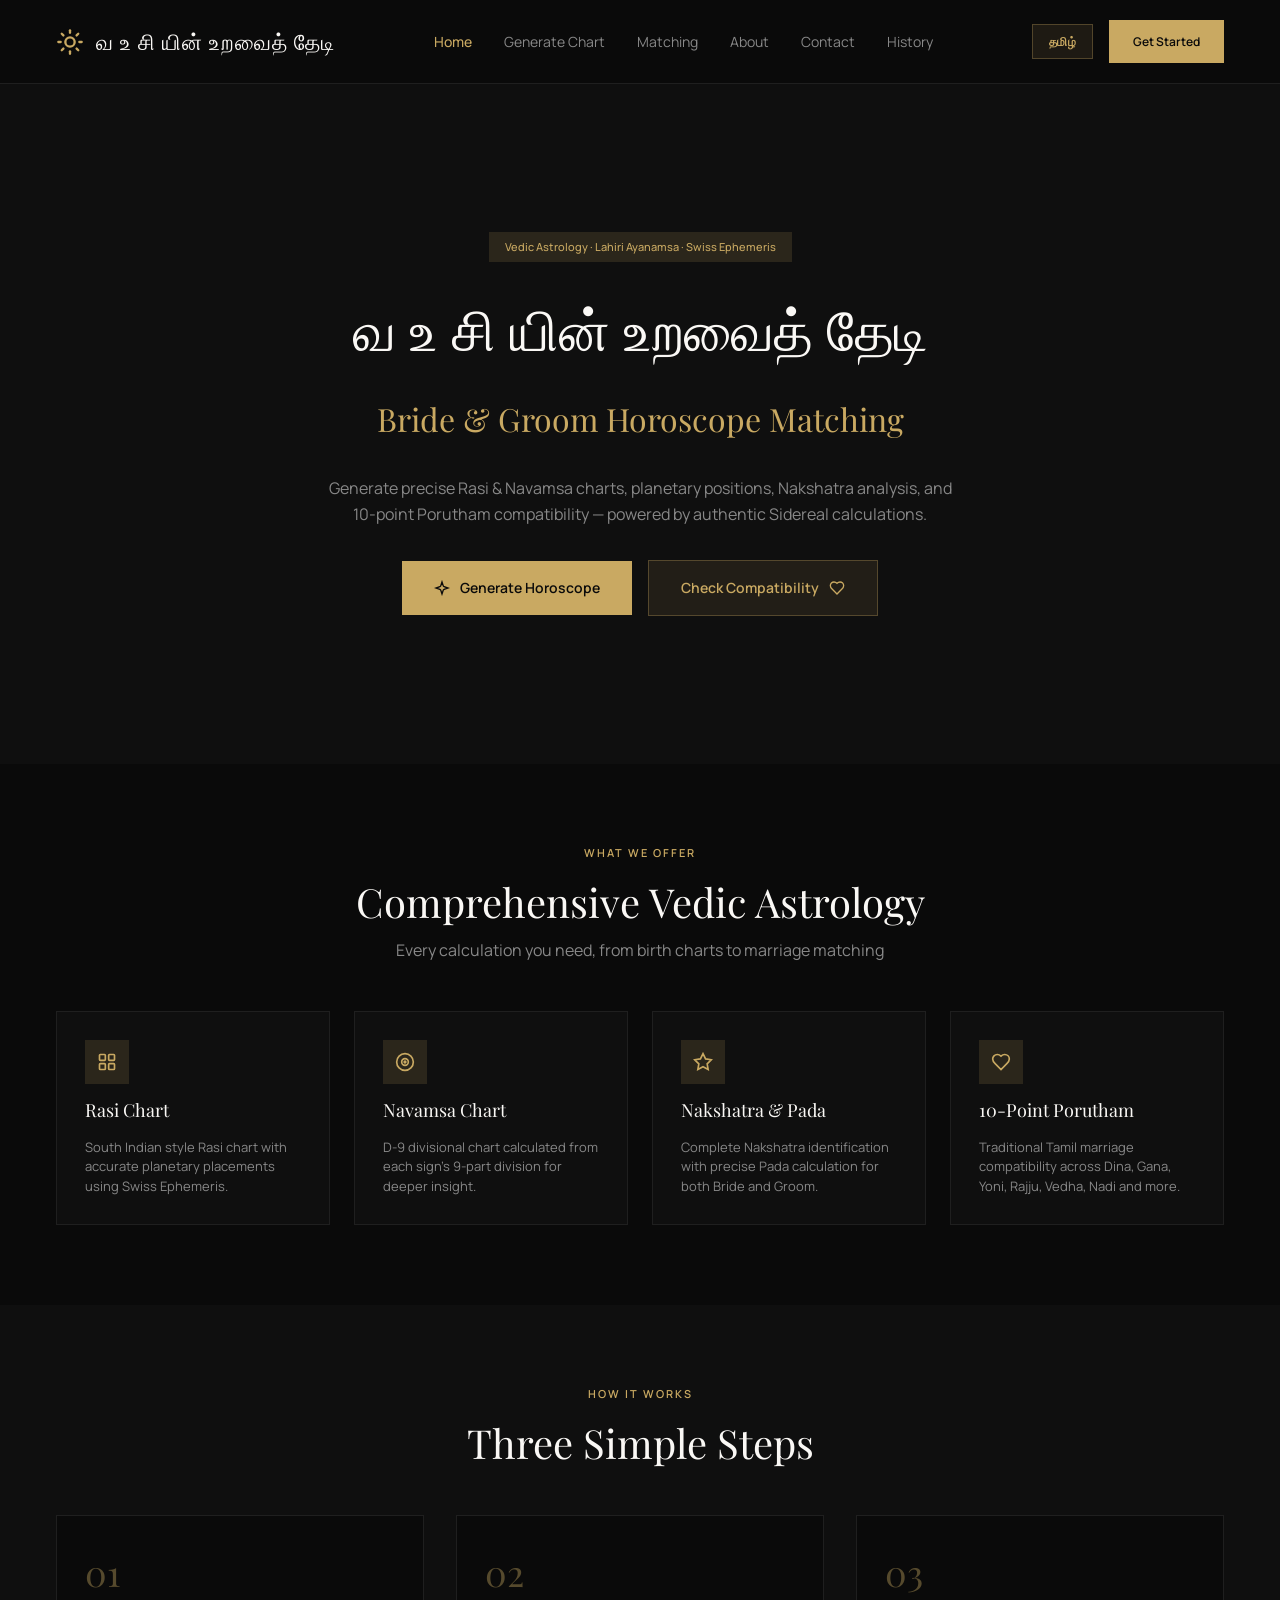
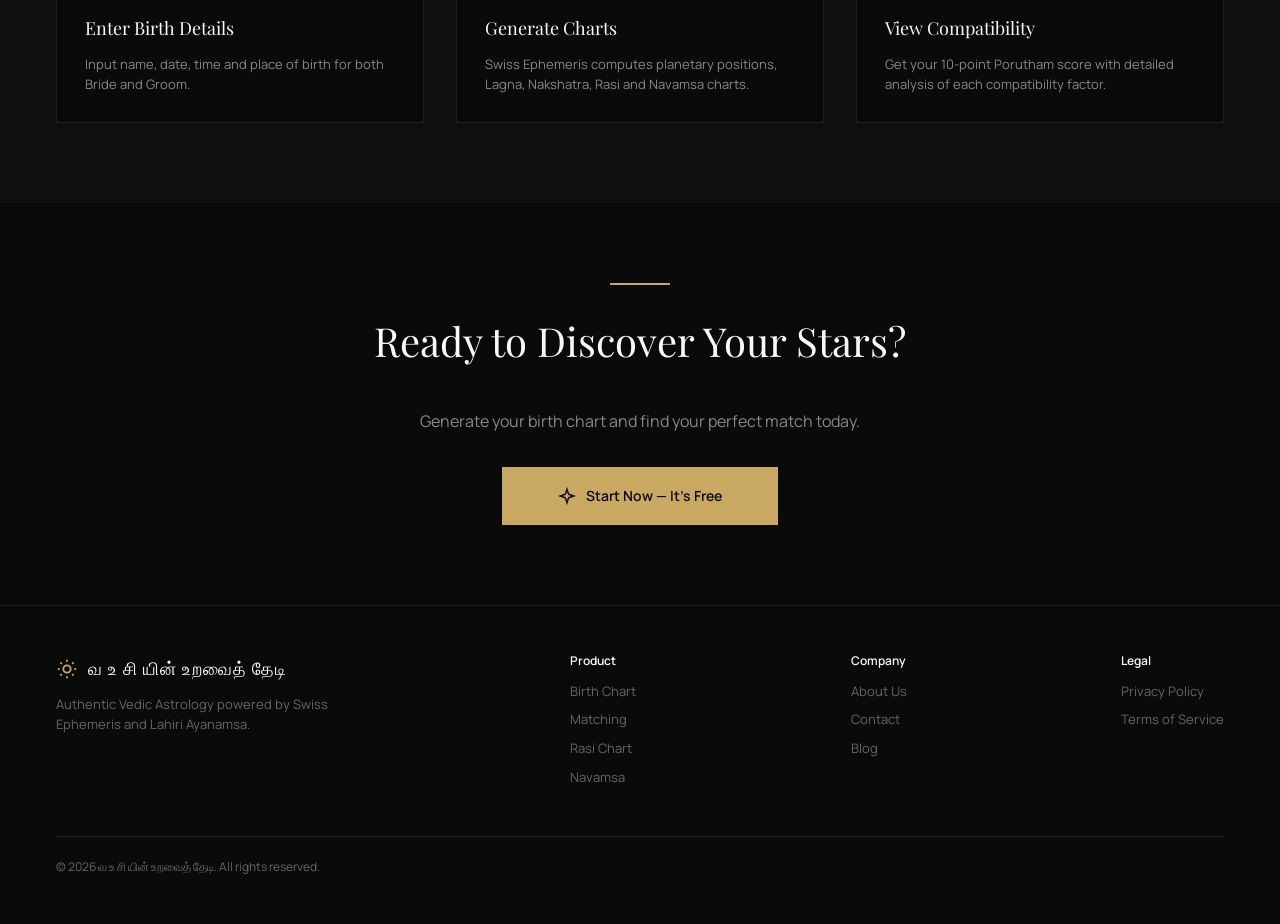
==== frontend/index.html @ 081a57b0 "code" ====
<!DOCTYPE html>
<html lang="en">
<head>
    <meta charset="UTF-8">
    <meta name="viewport" content="width=device-width, initial-scale=1.0">
    <meta name="description" content="வ உ சி யின் உறவைத் தேடி — Generate Rasi, Navamsa charts and 10-point Porutham matching using Lahiri Ayanamsa and Swiss Ephemeris.">
    <title>வ உ சி யின் உறவைத் தேடி — Vedic Astrology Birth Chart Generator</title>
    <link rel="stylesheet" href="css/style.css">
    <link rel="icon" href="data:image/svg+xml,<svg xmlns='http://www.w3.org/2000/svg' viewBox='0 0 100 100'><text y='.9em' font-size='90'>✦</text></svg>">
</head>
<body>

<!-- Navbar -->
<nav class="navbar" id="navbar">
    <a href="index.html" class="navbar__logo">
        <svg class="navbar__logo-icon" xmlns="http://www.w3.org/2000/svg" width="28" height="28" viewBox="0 0 24 24" fill="none" stroke="currentColor" stroke-width="2" stroke-linecap="round" stroke-linejoin="round"><circle cx="12" cy="12" r="4"/><path d="M12 2v2"/><path d="M12 20v2"/><path d="m4.93 4.93 1.41 1.41"/><path d="m17.66 17.66 1.41 1.41"/><path d="M2 12h2"/><path d="M20 12h2"/><path d="m6.34 17.66-1.41 1.41"/><path d="m19.07 4.93-1.41 1.41"/></svg>
        <span class="navbar__logo-text">வ உ சி யின் உறவைத் தேடி</span>
    </a>
    <ul class="navbar__links" id="navLinks">
        <li><a href="index.html" class="navbar__link navbar__link--active" data-i18n="nav_home">Home</a></li>
        <li><a href="form.html" class="navbar__link" data-i18n="nav_generate">Generate Chart</a></li>
        <li><a href="form.html#matching" class="navbar__link" data-i18n="nav_matching">Matching</a></li>
        <li><a href="#about" class="navbar__link" data-i18n="nav_about">About</a></li>
        <li><a href="#contact" class="navbar__link" data-i18n="nav_contact">Contact</a></li>
        <li><a href="history.html" class="navbar__link" data-i18n="nav_history">History</a></li>
    </ul>
    <div class="navbar__right">
        <button class="lang-toggle" id="langToggle" onclick="toggleLanguage()">தமிழ்</button>
        <a href="form.html" class="navbar__cta" data-i18n="nav_get_started">Get Started</a>
    </div>
    <button class="navbar__hamburger" id="hamburger" onclick="document.getElementById('navLinks').classList.toggle('active')">
        <span></span><span></span><span></span>
    </button>
</nav>

<!-- Hero Section -->
<section class="hero" id="hero">
    <div class="hero__bg" style="background-image: url('https://images.unsplash.com/photo-1534447677768-be436bb09401?w=1920&q=80'); opacity: 0.25;"></div>
    <div class="hero__overlay"></div>
    <div class="hero__content">
        <span class="hero__badge" data-i18n="hero_badge">
            Vedic Astrology · Lahiri Ayanamsa · Swiss Ephemeris
        </span>
        <h1 class="hero__title" data-i18n="hero_title">வ உ சி யின் உறவைத் தேடி</h1>
        <p class="hero__subtitle" data-i18n="hero_subtitle">Bride &amp; Groom Horoscope Matching</p>
        <p class="hero__desc" data-i18n="hero_desc">Generate precise Rasi &amp; Navamsa charts, planetary positions, Nakshatra analysis, and 10-point Porutham compatibility — powered by authentic Sidereal calculations.</p>
        <div class="hero__ctas">
            <a href="form.html" class="btn btn--primary">
                <svg width="16" height="16" viewBox="0 0 24 24" fill="none" stroke="currentColor" stroke-width="2"><path d="m12 3-1.912 5.813a2 2 0 0 1-1.275 1.275L3 12l5.813 1.912a2 2 0 0 1 1.275 1.275L12 21l1.912-5.813a2 2 0 0 1 1.275-1.275L21 12l-5.813-1.912a2 2 0 0 1-1.275-1.275L12 3Z"/></svg>
                <span data-i18n="hero_cta1">Generate Horoscope</span>
            </a>
            <a href="form.html#matching" class="btn btn--secondary">
                <span data-i18n="hero_cta2">Check Compatibility</span>
                <svg width="16" height="16" viewBox="0 0 24 24" fill="none" stroke="currentColor" stroke-width="2"><path d="M19 14c1.49-1.46 3-3.21 3-5.5A5.5 5.5 0 0 0 16.5 3c-1.76 0-3 .5-4.5 2-1.5-1.5-2.74-2-4.5-2A5.5 5.5 0 0 0 2 8.5c0 2.3 1.5 4.05 3 5.5l7 7Z"/></svg>
            </a>
        </div>
    </div>
</section>

<!-- Features Section -->
<section class="section section--alt">
    <div class="section__header">
        <div class="section__label" data-i18n="feat_label">WHAT WE OFFER</div>
        <h2 class="section__title" data-i18n="feat_title">Comprehensive Vedic Astrology</h2>
        <p class="section__subtitle" data-i18n="feat_subtitle">Every calculation you need, from birth charts to marriage matching</p>
    </div>
    <div class="features-grid">
        <div class="feature-card">
            <div class="feature-card__icon">
                <svg width="20" height="20" viewBox="0 0 24 24" fill="none" stroke="currentColor" stroke-width="2"><rect width="7" height="7" x="3" y="3" rx="1"/><rect width="7" height="7" x="14" y="3" rx="1"/><rect width="7" height="7" x="14" y="14" rx="1"/><rect width="7" height="7" x="3" y="14" rx="1"/></svg>
            </div>
            <h3 class="feature-card__title" data-i18n="feat_rasi_title">Rasi Chart</h3>
            <p class="feature-card__desc" data-i18n="feat_rasi_desc">South Indian style Rasi chart with accurate planetary placements using Swiss Ephemeris.</p>
        </div>
        <div class="feature-card">
            <div class="feature-card__icon">
                <svg width="20" height="20" viewBox="0 0 24 24" fill="none" stroke="currentColor" stroke-width="2"><circle cx="12" cy="12" r="10"/><circle cx="12" cy="12" r="4"/><circle cx="12" cy="12" r="1"/></svg>
            </div>
            <h3 class="feature-card__title" data-i18n="feat_navamsa_title">Navamsa Chart</h3>
            <p class="feature-card__desc" data-i18n="feat_navamsa_desc">D-9 divisional chart calculated from each sign's 9-part division for deeper insight.</p>
        </div>
        <div class="feature-card">
            <div class="feature-card__icon">
                <svg width="20" height="20" viewBox="0 0 24 24" fill="none" stroke="currentColor" stroke-width="2"><polygon points="12 2 15.09 8.26 22 9.27 17 14.14 18.18 21.02 12 17.77 5.82 21.02 7 14.14 2 9.27 8.91 8.26 12 2"/></svg>
            </div>
            <h3 class="feature-card__title" data-i18n="feat_nakshatra_title">Nakshatra &amp; Pada</h3>
            <p class="feature-card__desc" data-i18n="feat_nakshatra_desc">Complete Nakshatra identification with precise Pada calculation for both Bride and Groom.</p>
        </div>
        <div class="feature-card">
            <div class="feature-card__icon">
                <svg width="20" height="20" viewBox="0 0 24 24" fill="none" stroke="currentColor" stroke-width="2"><path d="M19 14c1.49-1.46 3-3.21 3-5.5A5.5 5.5 0 0 0 16.5 3c-1.76 0-3 .5-4.5 2-1.5-1.5-2.74-2-4.5-2A5.5 5.5 0 0 0 2 8.5c0 2.3 1.5 4.05 3 5.5l7 7Z"/></svg>
            </div>
            <h3 class="feature-card__title" data-i18n="feat_porutham_title">10-Point Porutham</h3>
            <p class="feature-card__desc" data-i18n="feat_porutham_desc">Traditional Tamil marriage compatibility across Dina, Gana, Yoni, Rajju, Vedha, Nadi and more.</p>
        </div>
    </div>
</section>

<!-- How It Works -->
<section class="section">
    <div class="section__header">
        <div class="section__label" data-i18n="steps_label">HOW IT WORKS</div>
        <h2 class="section__title" data-i18n="steps_title">Three Simple Steps</h2>
    </div>
    <div class="steps-row">
        <div class="step-card">
            <div class="step-card__number">01</div>
            <h3 class="step-card__title" data-i18n="step1_title">Enter Birth Details</h3>
            <p class="step-card__desc" data-i18n="step1_desc">Input name, date, time and place of birth for both Bride and Groom.</p>
        </div>
        <div class="step-card">
            <div class="step-card__number">02</div>
            <h3 class="step-card__title" data-i18n="step2_title">Generate Charts</h3>
            <p class="step-card__desc" data-i18n="step2_desc">Swiss Ephemeris computes planetary positions, Lagna, Nakshatra, Rasi and Navamsa charts.</p>
        </div>
        <div class="step-card">
            <div class="step-card__number">03</div>
            <h3 class="step-card__title" data-i18n="step3_title">View Compatibility</h3>
            <p class="step-card__desc" data-i18n="step3_desc">Get your 10-point Porutham score with detailed analysis of each compatibility factor.</p>
        </div>
    </div>
</section>

<!-- CTA Section -->
<section class="section section--alt cta-section">
    <div class="cta-section__divider"></div>
    <h2 class="section__title" data-i18n="cta_title">Ready to Discover Your Stars?</h2>
    <p class="section__subtitle" data-i18n="cta_subtitle">Generate your birth chart and find your perfect match today.</p>
    <a href="form.html" class="btn btn--primary btn--large">
        <svg width="18" height="18" viewBox="0 0 24 24" fill="none" stroke="currentColor" stroke-width="2"><path d="m12 3-1.912 5.813a2 2 0 0 1-1.275 1.275L3 12l5.813 1.912a2 2 0 0 1 1.275 1.275L12 21l1.912-5.813a2 2 0 0 1 1.275-1.275L21 12l-5.813-1.912a2 2 0 0 1-1.275-1.275L12 3Z"/></svg>
        <span data-i18n="cta_btn">Start Now — It's Free</span>
    </a>
</section>

<!-- Footer -->
<footer class="footer" id="contact">
    <div class="footer__top">
        <div class="footer__brand">
            <div class="footer__logo">
                <svg width="22" height="22" viewBox="0 0 24 24" fill="none" stroke="#C9A962" stroke-width="2"><circle cx="12" cy="12" r="4"/><path d="M12 2v2"/><path d="M12 20v2"/><path d="m4.93 4.93 1.41 1.41"/><path d="m17.66 17.66 1.41 1.41"/><path d="M2 12h2"/><path d="M20 12h2"/><path d="m6.34 17.66-1.41 1.41"/><path d="m19.07 4.93-1.41 1.41"/></svg>
                <span class="navbar__logo-text" style="font-size: 18px;">வ உ சி யின் உறவைத் தேடி</span>
            </div>
            <p class="footer__tagline" data-i18n="footer_tagline">Authentic Vedic Astrology powered by Swiss Ephemeris and Lahiri Ayanamsa.</p>
        </div>
        <div class="footer__links-group">
            <h4 data-i18n="footer_product">Product</h4>
            <a href="form.html" data-i18n="footer_birth_chart">Birth Chart</a>
            <a href="form.html#matching" data-i18n="footer_matching">Matching</a>
            <a href="#" data-i18n="footer_rasi">Rasi Chart</a>
            <a href="#" data-i18n="footer_navamsa">Navamsa</a>
        </div>
        <div class="footer__links-group">
            <h4 data-i18n="footer_company">Company</h4>
            <a href="#about" data-i18n="footer_about_us">About Us</a>
            <a href="#contact" data-i18n="footer_contact">Contact</a>
            <a href="#" data-i18n="footer_blog">Blog</a>
        </div>
        <div class="footer__links-group">
            <h4 data-i18n="footer_legal">Legal</h4>
            <a href="#" data-i18n="footer_privacy">Privacy Policy</a>
            <a href="#" data-i18n="footer_terms">Terms of Service</a>
        </div>
    </div>
    <div class="footer__divider"></div>
    <div class="footer__bottom" data-i18n="footer_copy">© 2026 வ உ சி யின் உறவைத் தேடி. All rights reserved.</div>
</footer>

<script src="js/translations.js"></script>
<script>document.addEventListener('DOMContentLoaded', initLanguage);</script>
</body>
</html>
---- frontend/css/style.css ----
/* ════════════════════════════════════════════════════════════════════════════
   வ உ சி யின் உறவைத் தேடி — Design System
   Dark Luxury Aesthetic · Gold Accent · Playfair Display + Manrope
   ════════════════════════════════════════════════════════════════════════════ */

@import url('https://fonts.googleapis.com/css2?family=Playfair+Display:wght@400;500;600;700&family=Manrope:wght@300;400;500;600;700&display=swap');

/* ─── Reset ──────────────────────────────────────────────────────────────── */
*, *::before, *::after {
    margin: 0;
    padding: 0;
    box-sizing: border-box;
}

html {
    scroll-behavior: smooth;
}

body {
    font-family: 'Manrope', sans-serif;
    background: #0F0F0F;
    color: #FAF8F5;
    line-height: 1.6;
    -webkit-font-smoothing: antialiased;
}

a {
    text-decoration: none;
    color: inherit;
}

/* ─── Variables ──────────────────────────────────────────────────────────── */
:root {
    --bg-page: #0F0F0F;
    --bg-sidebar: #0A0A0A;
    --bg-card: #0A0A0A;
    --bg-input: #0F0F0F;
    --border: #1F1F1F;
    --gold: #C9A962;
    --gold-10: rgba(201, 169, 98, 0.1);
    --gold-15: rgba(201, 169, 98, 0.15);
    --gold-30: rgba(201, 169, 98, 0.3);
    --gold-40: rgba(201, 169, 98, 0.4);
    --text-primary: #FAF8F5;
    --text-secondary: #888888;
    --text-tertiary: #666666;
    --text-on-gold: #0A0A0A;
    --success: #4ADE80;
    --success-bg: rgba(74, 222, 128, 0.08);
    --error: #F87171;
    --error-bg: rgba(248, 113, 113, 0.08);
    --info: #60A5FA;
    --font-display: 'Playfair Display', serif;
    --font-body: 'Manrope', sans-serif;
}

/* ─── Typography ─────────────────────────────────────────────────────────── */
h1, h2, h3, h4 {
    font-family: var(--font-display);
    font-weight: 400;
    line-height: 1.2;
}

/* ─── Navbar ─────────────────────────────────────────────────────────────── */
.navbar {
    display: flex;
    align-items: center;
    justify-content: space-between;
    padding: 20px 56px;
    background: var(--bg-sidebar);
    border-bottom: 1px solid var(--border);
    position: sticky;
    top: 0;
    z-index: 100;
}

.navbar__logo {
    display: flex;
    align-items: center;
    gap: 12px;
}

.navbar__logo-icon {
    width: 28px;
    height: 28px;
    color: var(--gold);
}

.navbar__logo-text {
    font-family: var(--font-display);
    font-size: 22px;
    color: var(--text-primary);
    letter-spacing: 1px;
}

.navbar__links {
    display: flex;
    align-items: center;
    gap: 32px;
    list-style: none;
}

.navbar__link {
    font-size: 14px;
    color: var(--text-secondary);
    transition: color 0.2s;
    cursor: pointer;
}

.navbar__link:hover,
.navbar__link--active {
    color: var(--gold);
    font-weight: 500;
}

.navbar__cta {
    display: inline-flex;
    align-items: center;
    padding: 12px 24px;
    background: var(--gold);
    color: var(--text-on-gold);
    font-family: var(--font-body);
    font-size: 12px;
    font-weight: 600;
    border: none;
    cursor: pointer;
    transition: opacity 0.2s;
}

.navbar__cta:hover {
    opacity: 0.9;
}

/* Mobile hamburger */
.navbar__hamburger {
    display: none;
    flex-direction: column;
    gap: 5px;
    cursor: pointer;
    background: none;
    border: none;
    padding: 4px;
}

.navbar__hamburger span {
    display: block;
    width: 24px;
    height: 2px;
    background: var(--text-primary);
    transition: 0.3s;
}

/* ─── Language Toggle ────────────────────────────────────────────────────── */
.navbar__right {
    display: flex;
    align-items: center;
    gap: 16px;
}

.lang-toggle {
    display: inline-flex;
    align-items: center;
    padding: 8px 16px;
    background: var(--gold-10);
    color: var(--gold);
    border: 1px solid var(--gold-30);
    font-family: var(--font-body);
    font-size: 12px;
    font-weight: 600;
    cursor: pointer;
    transition: all 0.2s;
    letter-spacing: 0.5px;
}

.lang-toggle:hover {
    background: var(--gold-15);
    border-color: var(--gold);
}

/* ─── History Table ──────────────────────────────────────────────────────── */
.history-table .btn {
    padding: 8px 16px;
    font-size: 12px;
}

/* ─── Hero ────────────────────────────────────────────────────────────────── */
.hero {
    position: relative;
    min-height: 680px;
    display: flex;
    align-items: center;
    justify-content: center;
    overflow: hidden;
}

.hero__bg {
    position: absolute;
    inset: 0;
    background-size: cover;
    background-position: center;
    opacity: 0.3;
}

.hero__overlay {
    position: absolute;
    inset: 0;
    background: linear-gradient(to bottom,
        #0F0F0FFF 0%,
        #0F0F0F00 40%,
        #0F0F0FCC 80%,
        #0F0F0FFF 100%);
}

.hero__content {
    position: relative;
    z-index: 2;
    max-width: 800px;
    text-align: center;
    display: flex;
    flex-direction: column;
    align-items: center;
    gap: 32px;
    padding: 0 24px;
}

.hero__badge {
    display: inline-flex;
    align-items: center;
    gap: 8px;
    padding: 6px 16px;
    background: var(--gold-15);
    font-size: 11px;
    font-weight: 500;
    color: var(--gold);
}

.hero__title {
    font-size: 56px;
    color: var(--text-primary);
}

.hero__subtitle {
    font-family: var(--font-display);
    font-size: 32px;
    color: var(--gold);
    font-weight: 400;
}

.hero__desc {
    font-size: 16px;
    color: var(--text-secondary);
    max-width: 640px;
    line-height: 1.6;
}

.hero__ctas {
    display: flex;
    gap: 16px;
    align-items: center;
    flex-wrap: wrap;
    justify-content: center;
}

/* ─── Buttons ────────────────────────────────────────────────────────────── */
.btn {
    display: inline-flex;
    align-items: center;
    gap: 10px;
    padding: 16px 32px;
    font-family: var(--font-body);
    font-size: 14px;
    font-weight: 600;
    border: none;
    cursor: pointer;
    transition: all 0.2s;
}

.btn--primary {
    background: var(--gold);
    color: var(--text-on-gold);
}

.btn--primary:hover {
    opacity: 0.9;
    transform: translateY(-1px);
}

.btn--secondary {
    background: var(--gold-10);
    color: var(--gold);
    border: 1px solid var(--gold-30);
}

.btn--secondary:hover {
    background: var(--gold-15);
}

.btn--large {
    padding: 18px 56px;
    font-size: 14px;
}

.btn--disabled {
    opacity: 0.5;
    cursor: not-allowed;
}

/* ─── Section ────────────────────────────────────────────────────────────── */
.section {
    padding: 80px 56px;
}

.section--alt {
    background: var(--bg-sidebar);
}

.section__header {
    text-align: center;
    margin-bottom: 48px;
}

.section__label {
    font-size: 11px;
    font-weight: 600;
    color: var(--gold);
    letter-spacing: 2px;
    text-transform: uppercase;
    margin-bottom: 16px;
}

.section__title {
    font-size: 40px;
    color: var(--text-primary);
    margin-bottom: 12px;
}

.section__subtitle {
    font-size: 16px;
    color: var(--text-secondary);
}

/* ─── Feature Cards ──────────────────────────────────────────────────────── */
.features-grid {
    display: grid;
    grid-template-columns: repeat(4, 1fr);
    gap: 24px;
}

.feature-card {
    padding: 28px;
    background: var(--bg-page);
    border: 1px solid var(--border);
    display: flex;
    flex-direction: column;
    gap: 16px;
    transition: border-color 0.3s;
}

.feature-card:hover {
    border-color: var(--gold-30);
}

.feature-card__icon {
    width: 44px;
    height: 44px;
    display: flex;
    align-items: center;
    justify-content: center;
    background: var(--gold-15);
    color: var(--gold);
}

.feature-card__title {
    font-family: var(--font-display);
    font-size: 18px;
    color: var(--text-primary);
}

.feature-card__desc {
    font-size: 13px;
    color: var(--text-secondary);
    line-height: 1.5;
}

/* ─── Steps ──────────────────────────────────────────────────────────────── */
.steps-row {
    display: grid;
    grid-template-columns: repeat(3, 1fr);
    gap: 32px;
}

.step-card {
    padding: 28px;
    background: var(--bg-sidebar);
    border: 1px solid var(--border);
    display: flex;
    flex-direction: column;
    gap: 16px;
}

.step-card__number {
    font-family: var(--font-display);
    font-size: 36px;
    color: var(--gold-40);
}

.step-card__title {
    font-family: var(--font-display);
    font-size: 18px;
    color: var(--text-primary);
}

.step-card__desc {
    font-size: 13px;
    color: var(--text-secondary);
    line-height: 1.5;
}

/* ─── CTA Section ────────────────────────────────────────────────────────── */
.cta-section {
    text-align: center;
    display: flex;
    flex-direction: column;
    align-items: center;
    gap: 32px;
}

.cta-section__divider {
    width: 60px;
    height: 2px;
    background: var(--gold);
}

/* ─── Footer ─────────────────────────────────────────────────────────────── */
.footer {
    padding: 48px 56px;
    background: var(--bg-sidebar);
    border-top: 1px solid var(--border);
}

.footer__top {
    display: flex;
    justify-content: space-between;
    margin-bottom: 40px;
}

.footer__brand {
    max-width: 300px;
}

.footer__logo {
    display: flex;
    align-items: center;
    gap: 10px;
    margin-bottom: 12px;
}

.footer__tagline {
    font-size: 13px;
    color: var(--text-tertiary);
    line-height: 1.5;
}

.footer__links-group h4 {
    font-family: var(--font-body);
    font-size: 12px;
    font-weight: 600;
    color: var(--text-primary);
    margin-bottom: 12px;
}

.footer__links-group a {
    display: block;
    font-size: 13px;
    color: var(--text-tertiary);
    margin-bottom: 8px;
    transition: color 0.2s;
}

.footer__links-group a:hover {
    color: var(--gold);
}

.footer__divider {
    width: 100%;
    height: 1px;
    background: var(--border);
    margin-bottom: 20px;
}

.footer__bottom {
    font-size: 12px;
    color: var(--text-tertiary);
}

/* ─── Form Page ──────────────────────────────────────────────────────────── */
.page-header {
    text-align: center;
    padding: 48px 56px;
}

.form-content {
    display: grid;
    grid-template-columns: 1fr 1fr;
    gap: 32px;
    padding: 0 56px 48px;
}

.form-card {
    padding: 32px;
    background: var(--bg-card);
    border: 1px solid var(--border);
}

.form-card__header {
    display: flex;
    align-items: center;
    gap: 12px;
    margin-bottom: 24px;
    padding-bottom: 24px;
    border-bottom: 1px solid var(--border);
}

.form-card__header svg {
    color: var(--gold);
}

.form-card__title {
    font-family: var(--font-display);
    font-size: 22px;
}

.form-group {
    margin-bottom: 20px;
}

.form-group label {
    display: block;
    font-size: 12px;
    font-weight: 500;
    color: var(--text-secondary);
    margin-bottom: 8px;
}

.form-group input {
    width: 100%;
    height: 44px;
    padding: 0 16px;
    background: var(--bg-input);
    border: 1px solid var(--border);
    color: var(--text-primary);
    font-family: var(--font-body);
    font-size: 14px;
    outline: none;
    transition: border-color 0.2s;
}

.form-group input:focus {
    border-color: var(--gold);
}

.form-group input::placeholder {
    color: var(--text-tertiary);
}

.submit-area {
    text-align: center;
    padding: 0 56px 48px;
}

.submit-area__note {
    margin-top: 16px;
    font-size: 12px;
    color: var(--text-tertiary);
}

/* ─── Results Page ───────────────────────────────────────────────────────── */
.summary-cards {
    display: grid;
    grid-template-columns: repeat(4, 1fr);
    gap: 20px;
    padding: 0 56px 32px;
}

.summary-card {
    padding: 20px;
    background: var(--bg-card);
    border: 1px solid var(--border);
}

.summary-card__label {
    font-size: 11px;
    font-weight: 500;
    color: var(--text-secondary);
    margin-bottom: 8px;
}

.summary-card__value {
    font-family: var(--font-display);
    font-size: 22px;
    color: var(--gold);
}

/* ─── Rasi / Navamsa Charts ──────────────────────────────────────────────── */
.charts-row {
    display: grid;
    grid-template-columns: 1fr 1fr;
    gap: 32px;
    padding: 0 56px 32px;
}

.chart-card {
    padding: 28px;
    background: var(--bg-card);
    border: 1px solid var(--border);
}

.chart-card__title {
    font-family: var(--font-display);
    font-size: 20px;
    color: var(--text-primary);
    margin-bottom: 20px;
}

.chart-grid {
    display: grid;
    grid-template-columns: repeat(4, 1fr);
    grid-template-rows: repeat(4, 1fr);
    border: 1px solid var(--gold-40);
    aspect-ratio: 1;
}

.chart-cell {
    padding: 8px;
    border: 1px solid var(--gold-30);
    display: flex;
    flex-direction: column;
    gap: 4px;
    min-height: 80px;
}

.chart-cell--empty {
    border: none;
}

.chart-cell__name {
    font-size: 10px;
    font-weight: 500;
    color: var(--text-tertiary);
}

.chart-cell__planets {
    font-size: 13px;
    font-weight: 500;
    color: var(--gold);
}

.chart-cell__planets--asc {
    color: var(--success);
    font-weight: 600;
}

.chart-cell__planets--malefic {
    color: var(--error);
}

/* South Indian chart layout: specific grid areas */
/* Row 1: cells 0-3, Row 2: cell-left + empty-center + cell-right,
   Row 3: cell-left + empty-center + cell-right, Row 4: cells 0-3 */

/* ─── Planetary Table ────────────────────────────────────────────────────── */
.planet-section {
    padding: 0 56px 48px;
}

.planet-section__title {
    font-family: var(--font-display);
    font-size: 22px;
    color: var(--text-primary);
    margin-bottom: 20px;
}

.planet-table {
    width: 100%;
    background: var(--bg-card);
    border: 1px solid var(--border);
    border-collapse: collapse;
}

.planet-table th {
    padding: 12px 20px;
    text-align: left;
    font-size: 11px;
    font-weight: 600;
    color: var(--text-primary);
    background: rgba(201, 169, 98, 0.05);
    border-bottom: 1px solid var(--border);
}

.planet-table td {
    padding: 10px 20px;
    font-size: 13px;
    color: var(--text-secondary);
    border-bottom: 1px solid var(--border);
}

.planet-table td:first-child {
    font-weight: 500;
    color: var(--text-primary);
}

.planet-table td.nakshatra {
    color: var(--gold);
}

/* ─── Porutham Page ──────────────────────────────────────────────────────── */
.score-section {
    display: flex;
    gap: 32px;
    padding: 0 56px 32px;
    align-items: center;
}

.score-circle {
    width: 200px;
    height: 200px;
    border-radius: 50%;
    background: var(--bg-card);
    border: 3px solid var(--gold);
    display: flex;
    flex-direction: column;
    align-items: center;
    justify-content: center;
    gap: 4px;
    flex-shrink: 0;
}

.score-circle__value {
    font-family: var(--font-display);
    font-size: 48px;
    color: var(--gold);
}

.score-circle__label {
    font-size: 12px;
    font-weight: 500;
    color: var(--text-secondary);
}

.score-summary {
    flex: 1;
}

.score-summary__title {
    font-family: var(--font-display);
    font-size: 28px;
    margin-bottom: 16px;
}

.score-summary__title--excellent,
.score-summary__title--good {
    color: var(--success);
}

.score-summary__title--average {
    color: var(--gold);
}

.score-summary__title--poor {
    color: var(--error);
}

.score-summary__desc {
    font-size: 14px;
    color: var(--text-secondary);
    line-height: 1.6;
    margin-bottom: 16px;
}

.score-badge {
    display: inline-flex;
    align-items: center;
    gap: 8px;
    padding: 8px 16px;
    font-size: 12px;
    font-weight: 500;
}

.score-badge--good {
    background: var(--success-bg);
    color: var(--success);
}

.score-badge--poor {
    background: var(--error-bg);
    color: var(--error);
}

/* Porutham Table */
.porutham-section {
    padding: 0 56px 48px;
}

.porutham-section__title {
    font-family: var(--font-display);
    font-size: 22px;
    color: var(--text-primary);
    margin-bottom: 20px;
}

.porutham-table {
    width: 100%;
    background: var(--bg-card);
    border: 1px solid var(--border);
    border-collapse: collapse;
}

.porutham-table th {
    padding: 12px 24px;
    text-align: left;
    font-size: 11px;
    font-weight: 600;
    color: var(--text-primary);
    background: rgba(201, 169, 98, 0.05);
    border-bottom: 1px solid var(--border);
}

.porutham-table td {
    padding: 10px 24px;
    font-size: 13px;
    color: var(--text-secondary);
    border-bottom: 1px solid var(--border);
}

.porutham-table td:nth-child(2) {
    font-weight: 500;
    color: var(--text-primary);
}

.porutham-table .status--match {
    color: var(--success);
    font-weight: 500;
}

.porutham-table .status--no-match {
    color: var(--error);
    font-weight: 500;
}

.porutham-table tr.row--no-match {
    background: var(--error-bg);
}

/* ─── Loading Spinner ────────────────────────────────────────────────────── */
.loading {
    display: none;
    text-align: center;
    padding: 60px 20px;
}

.loading.active {
    display: block;
}

.spinner {
    width: 40px;
    height: 40px;
    border: 3px solid var(--border);
    border-top-color: var(--gold);
    border-radius: 50%;
    animation: spin 0.8s linear infinite;
    margin: 0 auto 16px;
}

@keyframes spin {
    to { transform: rotate(360deg); }
}

.loading__text {
    font-size: 14px;
    color: var(--text-secondary);
}

/* ─── Error Message ──────────────────────────────────────────────────────── */
.error-msg {
    display: none;
    padding: 16px 24px;
    background: var(--error-bg);
    border: 1px solid var(--error);
    color: var(--error);
    font-size: 14px;
    margin: 16px 56px;
}

.error-msg.active {
    display: block;
}

/* ─── Responsive ─────────────────────────────────────────────────────────── */
@media (max-width: 1024px) {
    .features-grid {
        grid-template-columns: repeat(2, 1fr);
    }

    .charts-row {
        grid-template-columns: 1fr;
    }

    .summary-cards {
        grid-template-columns: repeat(2, 1fr);
    }
}

@media (max-width: 768px) {
    .navbar {
        padding: 16px 24px;
    }

    .navbar__links {
        display: none;
        position: absolute;
        top: 100%;
        left: 0;
        right: 0;
        background: var(--bg-sidebar);
        flex-direction: column;
        padding: 16px 24px;
        border-bottom: 1px solid var(--border);
        gap: 16px;
    }

    .navbar__links.active {
        display: flex;
    }

    .navbar__hamburger {
        display: flex;
    }

    .navbar__cta {
        display: none;
    }

    .hero__title {
        font-size: 36px;
    }

    .hero__subtitle {
        font-size: 22px;
    }

    .section {
        padding: 48px 24px;
    }

    .section__title {
        font-size: 28px;
    }

    .features-grid,
    .steps-row {
        grid-template-columns: 1fr;
    }

    .form-content {
        grid-template-columns: 1fr;
        padding: 0 24px 32px;
    }

    .summary-cards {
        grid-template-columns: 1fr;
        padding: 0 24px 24px;
    }

    .charts-row {
        padding: 0 24px 24px;
    }

    .planet-section,
    .porutham-section {
        padding: 0 24px 32px;
    }

    .score-section {
        flex-direction: column;
        padding: 0 24px 24px;
        text-align: center;
    }

    .page-header {
        padding: 32px 24px;
    }

    .submit-area {
        padding: 0 24px 32px;
    }

    .footer {
        padding: 32px 24px;
    }

    .footer__top {
        flex-direction: column;
        gap: 32px;
    }

    .hero__ctas {
        flex-direction: column;
    }

    .planet-table,
    .porutham-table {
        display: block;
        overflow-x: auto;
    }
}

@media (max-width: 480px) {
    .hero__title {
        font-size: 28px;
    }

    .hero__subtitle {
        font-size: 18px;
    }

    .hero {
        min-height: 500px;
    }

    .score-circle {
        width: 150px;
        height: 150px;
    }

    .score-circle__value {
        font-size: 36px;
    }
}
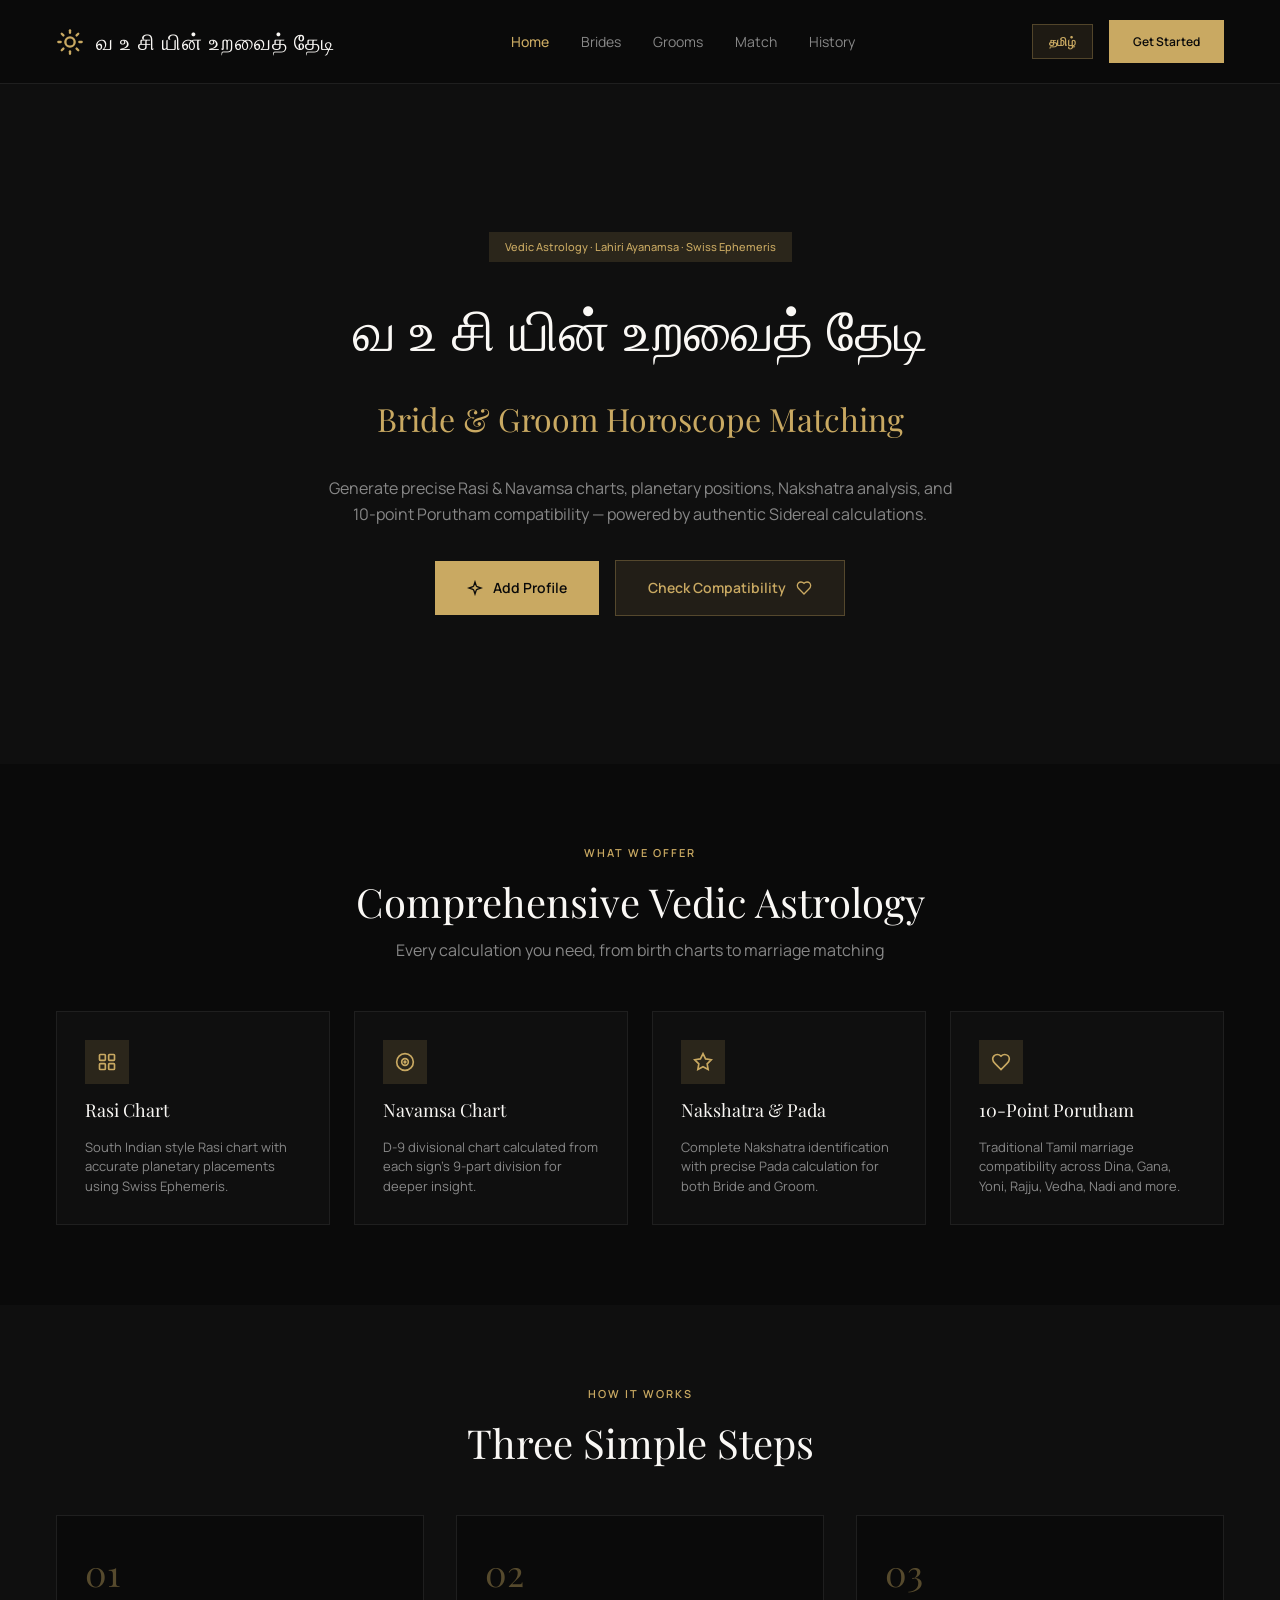
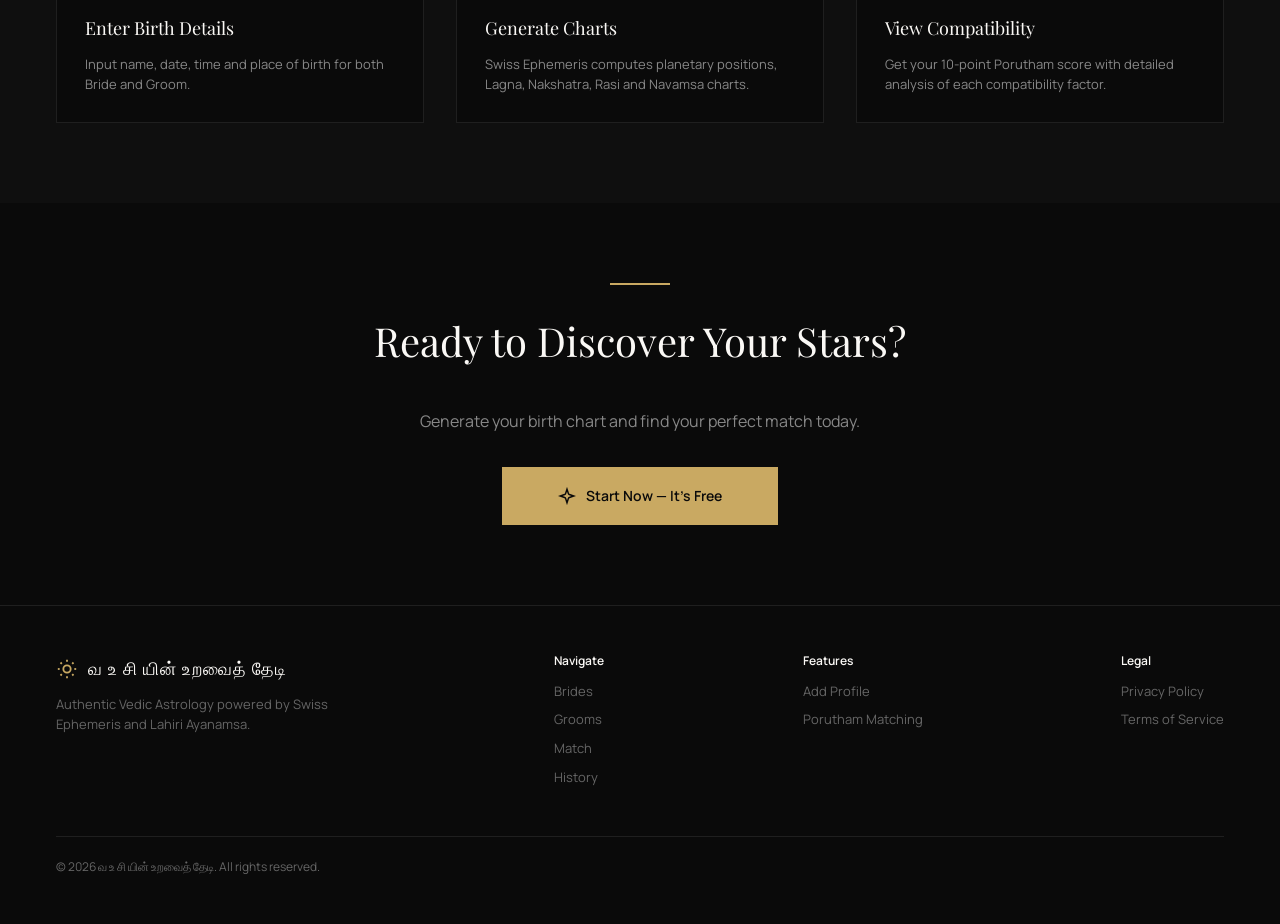
==== commit 68dbe487: "first commit" ====
--- a/frontend/index.html
+++ b/frontend/index.html
@@ -17,16 +17,15 @@
         <span class="navbar__logo-text">வ உ சி யின் உறவைத் தேடி</span>
     </a>
     <ul class="navbar__links" id="navLinks">
-        <li><a href="index.html" class="navbar__link navbar__link--active" data-i18n="nav_home">Home</a></li>
-        <li><a href="form.html" class="navbar__link" data-i18n="nav_generate">Generate Chart</a></li>
-        <li><a href="form.html#matching" class="navbar__link" data-i18n="nav_matching">Matching</a></li>
-        <li><a href="#about" class="navbar__link" data-i18n="nav_about">About</a></li>
-        <li><a href="#contact" class="navbar__link" data-i18n="nav_contact">Contact</a></li>
-        <li><a href="history.html" class="navbar__link" data-i18n="nav_history">History</a></li>
+        <li><a href="index.html" class="navbar__link navbar__link--active">Home</a></li>
+        <li><a href="brides.html" class="navbar__link">Brides</a></li>
+        <li><a href="grooms.html" class="navbar__link">Grooms</a></li>
+        <li><a href="match.html" class="navbar__link">Match</a></li>
+        <li><a href="history.html" class="navbar__link">History</a></li>
     </ul>
     <div class="navbar__right">
         <button class="lang-toggle" id="langToggle" onclick="toggleLanguage()">தமிழ்</button>
-        <a href="form.html" class="navbar__cta" data-i18n="nav_get_started">Get Started</a>
+        <a href="form.html?type=bride" class="navbar__cta">Get Started</a>
     </div>
     <button class="navbar__hamburger" id="hamburger" onclick="document.getElementById('navLinks').classList.toggle('active')">
         <span></span><span></span><span></span>
@@ -45,12 +44,12 @@
         <p class="hero__subtitle" data-i18n="hero_subtitle">Bride &amp; Groom Horoscope Matching</p>
         <p class="hero__desc" data-i18n="hero_desc">Generate precise Rasi &amp; Navamsa charts, planetary positions, Nakshatra analysis, and 10-point Porutham compatibility — powered by authentic Sidereal calculations.</p>
         <div class="hero__ctas">
-            <a href="form.html" class="btn btn--primary">
+            <a href="form.html?type=bride" class="btn btn--primary">
                 <svg width="16" height="16" viewBox="0 0 24 24" fill="none" stroke="currentColor" stroke-width="2"><path d="m12 3-1.912 5.813a2 2 0 0 1-1.275 1.275L3 12l5.813 1.912a2 2 0 0 1 1.275 1.275L12 21l1.912-5.813a2 2 0 0 1 1.275-1.275L21 12l-5.813-1.912a2 2 0 0 1-1.275-1.275L12 3Z"/></svg>
-                <span data-i18n="hero_cta1">Generate Horoscope</span>
+                <span>Add Profile</span>
             </a>
-            <a href="form.html#matching" class="btn btn--secondary">
-                <span data-i18n="hero_cta2">Check Compatibility</span>
+            <a href="match.html" class="btn btn--secondary">
+                <span>Check Compatibility</span>
                 <svg width="16" height="16" viewBox="0 0 24 24" fill="none" stroke="currentColor" stroke-width="2"><path d="M19 14c1.49-1.46 3-3.21 3-5.5A5.5 5.5 0 0 0 16.5 3c-1.76 0-3 .5-4.5 2-1.5-1.5-2.74-2-4.5-2A5.5 5.5 0 0 0 2 8.5c0 2.3 1.5 4.05 3 5.5l7 7Z"/></svg>
             </a>
         </div>
@@ -126,39 +125,38 @@
     <div class="cta-section__divider"></div>
     <h2 class="section__title" data-i18n="cta_title">Ready to Discover Your Stars?</h2>
     <p class="section__subtitle" data-i18n="cta_subtitle">Generate your birth chart and find your perfect match today.</p>
-    <a href="form.html" class="btn btn--primary btn--large">
+    <a href="form.html?type=bride" class="btn btn--primary btn--large">
         <svg width="18" height="18" viewBox="0 0 24 24" fill="none" stroke="currentColor" stroke-width="2"><path d="m12 3-1.912 5.813a2 2 0 0 1-1.275 1.275L3 12l5.813 1.912a2 2 0 0 1 1.275 1.275L12 21l1.912-5.813a2 2 0 0 1 1.275-1.275L21 12l-5.813-1.912a2 2 0 0 1-1.275-1.275L12 3Z"/></svg>
-        <span data-i18n="cta_btn">Start Now — It's Free</span>
+        <span>Start Now — It's Free</span>
     </a>
 </section>
 
 <!-- Footer -->
-<footer class="footer" id="contact">
+<footer class="footer">
     <div class="footer__top">
         <div class="footer__brand">
             <div class="footer__logo">
                 <svg width="22" height="22" viewBox="0 0 24 24" fill="none" stroke="#C9A962" stroke-width="2"><circle cx="12" cy="12" r="4"/><path d="M12 2v2"/><path d="M12 20v2"/><path d="m4.93 4.93 1.41 1.41"/><path d="m17.66 17.66 1.41 1.41"/><path d="M2 12h2"/><path d="M20 12h2"/><path d="m6.34 17.66-1.41 1.41"/><path d="m19.07 4.93-1.41 1.41"/></svg>
                 <span class="navbar__logo-text" style="font-size: 18px;">வ உ சி யின் உறவைத் தேடி</span>
             </div>
-            <p class="footer__tagline" data-i18n="footer_tagline">Authentic Vedic Astrology powered by Swiss Ephemeris and Lahiri Ayanamsa.</p>
+            <p class="footer__tagline">Authentic Vedic Astrology powered by Swiss Ephemeris and Lahiri Ayanamsa.</p>
         </div>
         <div class="footer__links-group">
-            <h4 data-i18n="footer_product">Product</h4>
-            <a href="form.html" data-i18n="footer_birth_chart">Birth Chart</a>
-            <a href="form.html#matching" data-i18n="footer_matching">Matching</a>
-            <a href="#" data-i18n="footer_rasi">Rasi Chart</a>
-            <a href="#" data-i18n="footer_navamsa">Navamsa</a>
+            <h4>Navigate</h4>
+            <a href="brides.html">Brides</a>
+            <a href="grooms.html">Grooms</a>
+            <a href="match.html">Match</a>
+            <a href="history.html">History</a>
         </div>
         <div class="footer__links-group">
-            <h4 data-i18n="footer_company">Company</h4>
-            <a href="#about" data-i18n="footer_about_us">About Us</a>
-            <a href="#contact" data-i18n="footer_contact">Contact</a>
-            <a href="#" data-i18n="footer_blog">Blog</a>
+            <h4>Features</h4>
+            <a href="form.html?type=bride">Add Profile</a>
+            <a href="match.html">Porutham Matching</a>
         </div>
         <div class="footer__links-group">
-            <h4 data-i18n="footer_legal">Legal</h4>
-            <a href="#" data-i18n="footer_privacy">Privacy Policy</a>
-            <a href="#" data-i18n="footer_terms">Terms of Service</a>
+            <h4>Legal</h4>
+            <a href="#">Privacy Policy</a>
+            <a href="#">Terms of Service</a>
         </div>
     </div>
     <div class="footer__divider"></div>
--- a/frontend/css/style.css
+++ b/frontend/css/style.css
@@ -896,6 +896,352 @@
     display: block;
 }
 
+/* ─── Tabs ────────────────────────────────────────────────────────────────── */
+.tabs {
+    display: flex;
+    gap: 0;
+    padding: 0 56px;
+    border-bottom: 1px solid var(--border);
+    margin-bottom: 32px;
+}
+
+.tab-btn {
+    padding: 16px 32px;
+    font-family: var(--font-body);
+    font-size: 14px;
+    font-weight: 500;
+    color: var(--text-secondary);
+    background: none;
+    border: none;
+    border-bottom: 2px solid transparent;
+    cursor: pointer;
+    transition: all 0.2s;
+}
+
+.tab-btn:hover {
+    color: var(--text-primary);
+}
+
+.tab-btn--active {
+    color: var(--gold);
+    border-bottom-color: var(--gold);
+    font-weight: 600;
+}
+
+/* ─── Form Sections ──────────────────────────────────────────────────────── */
+.form-section-title {
+    font-family: var(--font-display);
+    font-size: 16px;
+    color: var(--gold);
+    margin: 28px 0 16px;
+    padding-bottom: 8px;
+    border-bottom: 1px solid var(--border);
+}
+
+.form-section-title:first-of-type {
+    margin-top: 0;
+}
+
+.form-row {
+    display: grid;
+    grid-template-columns: 1fr 1fr;
+    gap: 16px;
+}
+
+.form-group select {
+    width: 100%;
+    height: 44px;
+    padding: 0 16px;
+    background: var(--bg-input);
+    border: 1px solid var(--border);
+    color: var(--text-primary);
+    font-family: var(--font-body);
+    font-size: 14px;
+    outline: none;
+    transition: border-color 0.2s;
+    -webkit-appearance: none;
+    appearance: none;
+    cursor: pointer;
+}
+
+.form-group select:focus {
+    border-color: var(--gold);
+}
+
+.form-group select option {
+    background: var(--bg-card);
+    color: var(--text-primary);
+}
+
+/* ─── Single Column Form ─────────────────────────────────────────────────── */
+.form-single {
+    max-width: 700px;
+    margin: 0 auto;
+    padding: 0 56px 48px;
+}
+
+/* ─── Search Bar ─────────────────────────────────────────────────────────── */
+.search-bar {
+    display: flex;
+    gap: 12px;
+    padding: 0 56px 24px;
+    align-items: center;
+}
+
+.search-bar input {
+    flex: 1;
+    height: 44px;
+    padding: 0 16px;
+    background: var(--bg-input);
+    border: 1px solid var(--border);
+    color: var(--text-primary);
+    font-family: var(--font-body);
+    font-size: 14px;
+    outline: none;
+    transition: border-color 0.2s;
+}
+
+.search-bar input:focus {
+    border-color: var(--gold);
+}
+
+/* ─── Profile Autocomplete ───────────────────────────────────────────────── */
+.autocomplete-wrapper {
+    position: relative;
+}
+
+.autocomplete-results {
+    position: absolute;
+    top: 100%;
+    left: 0;
+    right: 0;
+    background: var(--bg-card);
+    border: 1px solid var(--border);
+    max-height: 250px;
+    overflow-y: auto;
+    z-index: 50;
+    display: none;
+}
+
+.autocomplete-results.active {
+    display: block;
+}
+
+.autocomplete-item {
+    padding: 12px 16px;
+    cursor: pointer;
+    border-bottom: 1px solid var(--border);
+    transition: background 0.15s;
+}
+
+.autocomplete-item:hover {
+    background: var(--gold-10);
+}
+
+.autocomplete-item__id {
+    font-size: 11px;
+    font-weight: 600;
+    color: var(--gold);
+}
+
+.autocomplete-item__name {
+    font-size: 14px;
+    color: var(--text-primary);
+    margin-top: 2px;
+}
+
+.autocomplete-item__meta {
+    font-size: 11px;
+    color: var(--text-tertiary);
+    margin-top: 2px;
+}
+
+/* ─── Profile Preview Cards ──────────────────────────────────────────────── */
+.match-cards {
+    display: grid;
+    grid-template-columns: 1fr 1fr;
+    gap: 32px;
+    padding: 0 56px 32px;
+}
+
+.profile-preview {
+    padding: 24px;
+    background: var(--bg-card);
+    border: 1px solid var(--border);
+}
+
+.profile-preview--selected {
+    border-color: var(--gold-40);
+}
+
+.profile-preview__header {
+    display: flex;
+    align-items: center;
+    gap: 12px;
+    margin-bottom: 16px;
+    padding-bottom: 16px;
+    border-bottom: 1px solid var(--border);
+}
+
+.profile-preview__label {
+    font-size: 11px;
+    font-weight: 600;
+    color: var(--gold);
+    letter-spacing: 1px;
+    text-transform: uppercase;
+}
+
+.profile-preview__name {
+    font-family: var(--font-display);
+    font-size: 20px;
+    color: var(--text-primary);
+}
+
+.profile-preview__id {
+    font-size: 12px;
+    color: var(--gold);
+    font-weight: 500;
+}
+
+.profile-preview__detail {
+    display: flex;
+    justify-content: space-between;
+    padding: 6px 0;
+    font-size: 13px;
+}
+
+.profile-preview__detail-label {
+    color: var(--text-tertiary);
+}
+
+.profile-preview__detail-value {
+    color: var(--text-secondary);
+    font-weight: 500;
+}
+
+.profile-preview__empty {
+    padding: 40px 20px;
+    text-align: center;
+    font-size: 14px;
+    color: var(--text-tertiary);
+}
+
+/* ─── Confirmation Modal ─────────────────────────────────────────────────── */
+.modal-overlay {
+    display: none;
+    position: fixed;
+    inset: 0;
+    background: rgba(0, 0, 0, 0.7);
+    z-index: 1000;
+    align-items: center;
+    justify-content: center;
+}
+
+.modal-overlay.active {
+    display: flex;
+}
+
+.modal {
+    background: var(--bg-card);
+    border: 1px solid var(--border);
+    padding: 32px;
+    max-width: 420px;
+    width: 90%;
+    text-align: center;
+}
+
+.modal__title {
+    font-family: var(--font-display);
+    font-size: 22px;
+    color: var(--text-primary);
+    margin-bottom: 12px;
+}
+
+.modal__desc {
+    font-size: 14px;
+    color: var(--text-secondary);
+    margin-bottom: 24px;
+    line-height: 1.5;
+}
+
+.modal__actions {
+    display: flex;
+    gap: 12px;
+    justify-content: center;
+}
+
+/* ─── Data Table Actions ─────────────────────────────────────────────────── */
+.table-actions {
+    display: flex;
+    gap: 8px;
+}
+
+.btn--sm {
+    padding: 8px 14px;
+    font-size: 12px;
+}
+
+.btn--danger {
+    background: var(--error-bg);
+    color: var(--error);
+    border: 1px solid rgba(248, 113, 113, 0.3);
+}
+
+.btn--danger:hover {
+    background: rgba(248, 113, 113, 0.15);
+}
+
+/* ─── Success Message ────────────────────────────────────────────────────── */
+.success-msg {
+    display: none;
+    padding: 16px 24px;
+    background: var(--success-bg);
+    border: 1px solid var(--success);
+    color: var(--success);
+    font-size: 14px;
+    margin: 16px 56px;
+}
+
+.success-msg.active {
+    display: block;
+}
+
+/* ─── Profile Detail View ────────────────────────────────────────────────── */
+.profile-detail {
+    max-width: 800px;
+    margin: 0 auto;
+    padding: 0 56px 48px;
+}
+
+.profile-detail__section {
+    margin-bottom: 32px;
+}
+
+.profile-detail__grid {
+    display: grid;
+    grid-template-columns: 1fr 1fr;
+    gap: 16px;
+}
+
+.profile-detail__item {
+    padding: 12px 16px;
+    background: var(--bg-card);
+    border: 1px solid var(--border);
+}
+
+.profile-detail__item-label {
+    font-size: 11px;
+    font-weight: 500;
+    color: var(--text-tertiary);
+    margin-bottom: 4px;
+}
+
+.profile-detail__item-value {
+    font-size: 14px;
+    color: var(--text-primary);
+    font-weight: 500;
+}
+
 /* ─── Responsive ─────────────────────────────────────────────────────────── */
 @media (max-width: 1024px) {
     .features-grid {
